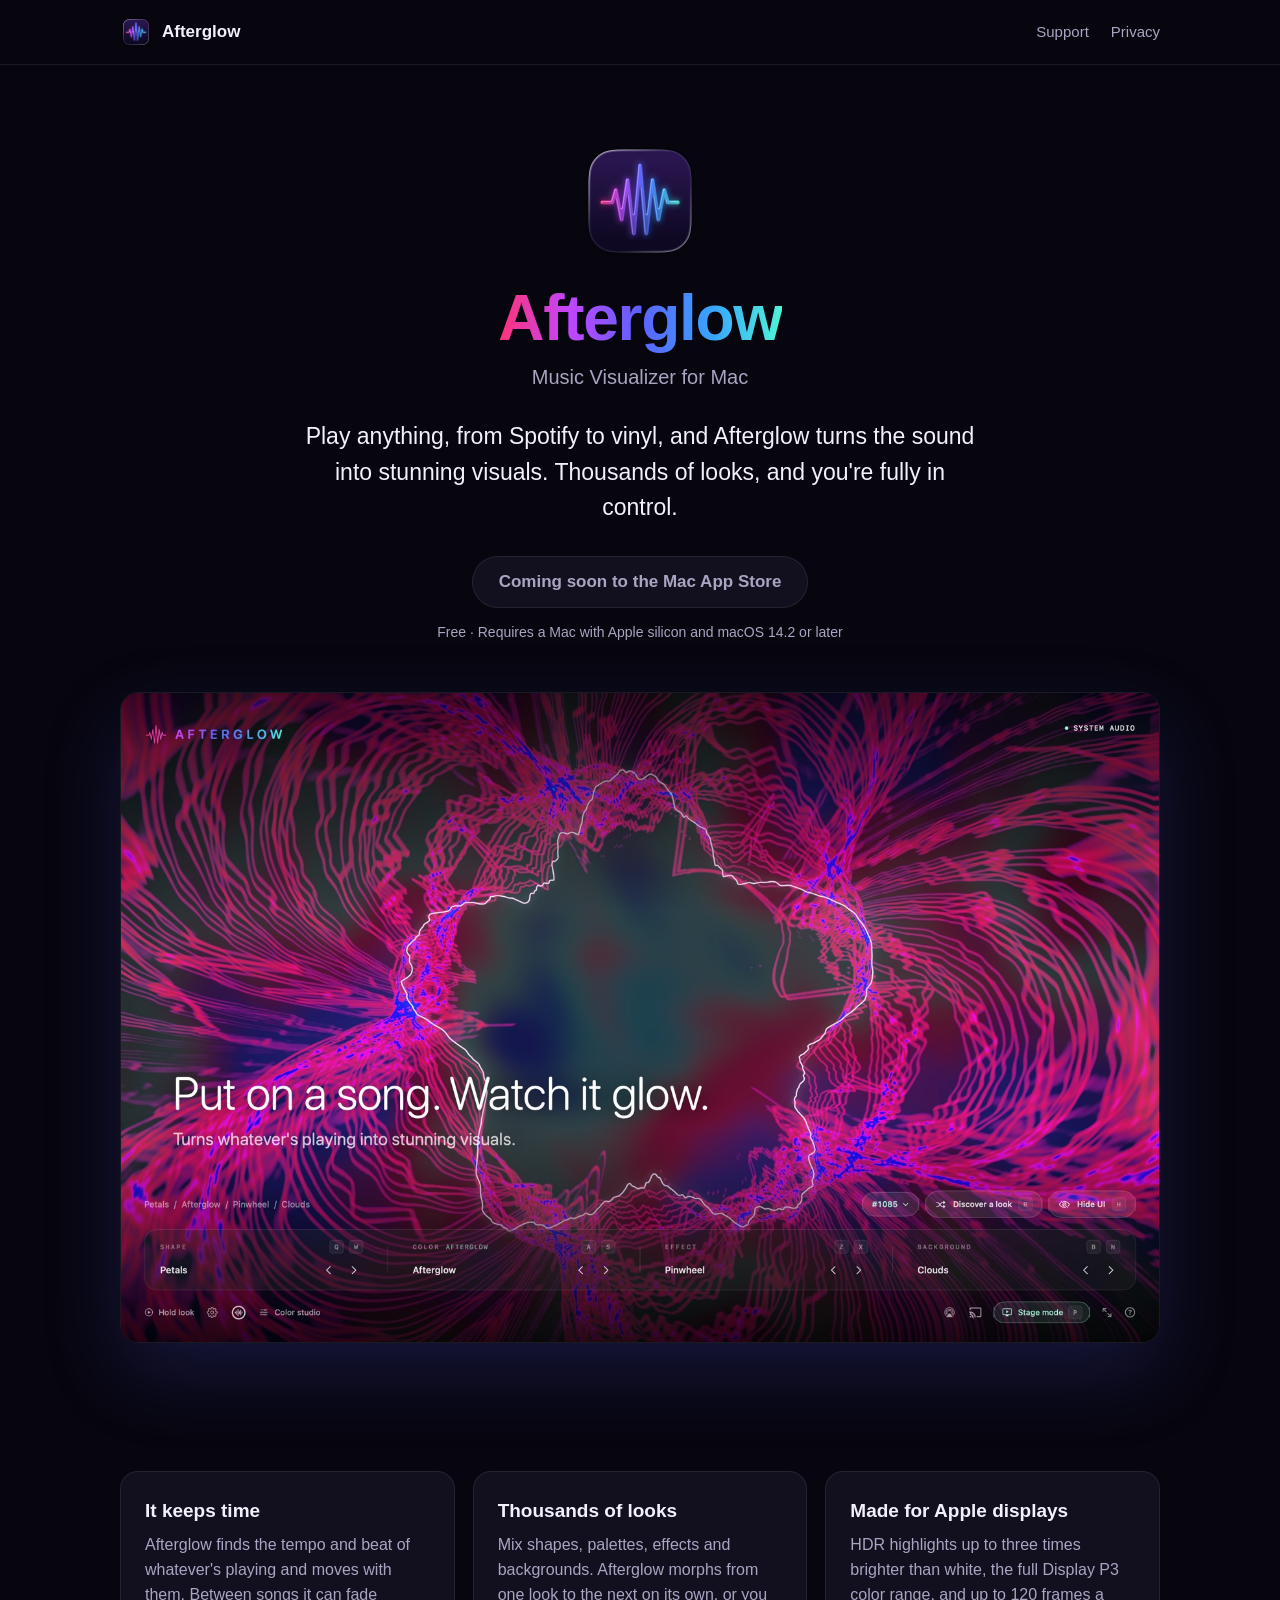
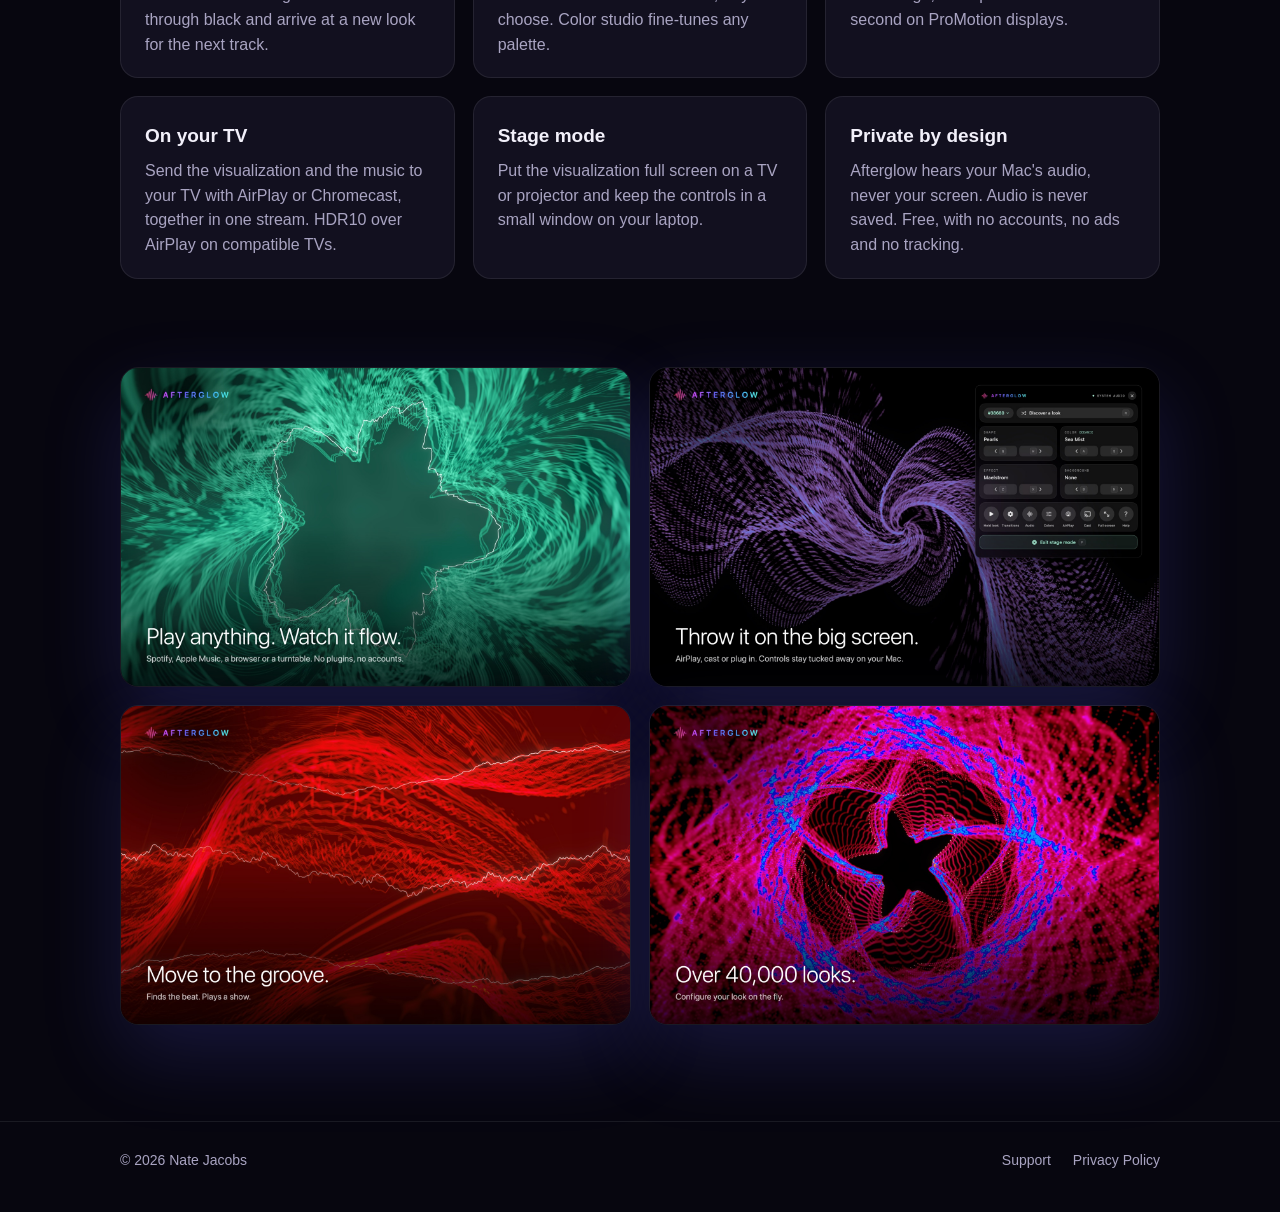
==== index.html @ 5baa1ca8 "start website from scratch" ====
<!doctype html>
<html lang="en">
<head>
  <meta charset="utf-8">
  <meta name="viewport" content="width=device-width, initial-scale=1">
  <title>Afterglow Music Visualizer for Mac</title>
  <meta name="description" content="Afterglow turns the music playing on your Mac into a light show: glowing trails that move with every beat. Free, with no accounts or ads.">
  <meta property="og:title" content="Afterglow Music Visualizer">
  <meta property="og:description" content="Play anything, from Spotify to vinyl, and Afterglow turns the sound into stunning visuals.">
  <meta property="og:image" content="images/hero.jpg">
  <link rel="icon" href="images/icon-64.png">
  <link rel="apple-touch-icon" href="images/icon-180.png">
  <link rel="stylesheet" href="style.css">
</head>
<body>
  <header class="top">
    <div class="wrap">
      <a class="brand" href="./"><img src="images/icon-64.png" alt="">Afterglow</a>
      <nav><a href="support.html">Support</a><a href="privacy.html">Privacy</a></nav>
    </div>
  </header>

  <main class="wrap">
    <section class="hero">
      <img class="icon" src="images/icon-512.png" alt="Afterglow icon">
      <h1><span class="gradient">Afterglow</span></h1>
      <p class="kind">Music Visualizer for Mac</p>
      <p class="pitch">Play anything, from Spotify to vinyl, and Afterglow turns the sound into stunning visuals. Thousands of looks, and you're fully in control.</p>
      <!-- When the app is live, replace this with the App Store link and Apple's official badge. -->
      <span class="store soon">Coming soon to the Mac App Store</span>
      <p class="requires">Free · Requires a Mac with Apple silicon and macOS 14.2 or later</p>
      <img class="shot hero-shot" src="images/hero.jpg" alt="Afterglow drawing a song in glowing pink trails" width="1600" height="1000">
    </section>

    <section class="features">
      <div class="feature">
        <h2>It keeps time</h2>
        <p>Afterglow finds the tempo and beat of whatever's playing and moves with them. Between songs it can fade through black and arrive at a new look for the next track.</p>
      </div>
      <div class="feature">
        <h2>Thousands of looks</h2>
        <p>Mix shapes, palettes, effects and backgrounds. Afterglow morphs from one look to the next on its own, or you choose. Color studio fine-tunes any palette.</p>
      </div>
      <div class="feature">
        <h2>Made for Apple displays</h2>
        <p>HDR highlights up to three times brighter than white, the full Display P3 color range, and up to 120 frames a second on ProMotion displays.</p>
      </div>
      <div class="feature">
        <h2>On your TV</h2>
        <p>Send the visualization and the music to your TV with AirPlay or Chromecast, together in one stream. HDR10 over AirPlay on compatible TVs.</p>
      </div>
      <div class="feature">
        <h2>Stage mode</h2>
        <p>Put the visualization full screen on a TV or projector and keep the controls in a small window on your laptop.</p>
      </div>
      <div class="feature">
        <h2>Private by design</h2>
        <p>Afterglow hears your Mac's audio, never your screen. Audio is never saved. Free, with no accounts, no ads and no tracking.</p>
      </div>
    </section>

    <section class="gallery">
      <img class="shot" src="images/play-anything.jpg" alt="Play anything. Watch it flow." loading="lazy" width="1600" height="1000">
      <img class="shot" src="images/big-screen.jpg" alt="Throw it on the big screen." loading="lazy" width="1600" height="1000">
      <img class="shot" src="images/move-to-the-groove.jpg" alt="Move to the groove." loading="lazy" width="1600" height="1000">
      <img class="shot" src="images/forty-thousand-looks.jpg" alt="Over 40,000 looks." loading="lazy" width="1600" height="1000">
    </section>
  </main>

  <footer class="bottom">
    <div class="wrap">
      <span>© 2026 Nate Jacobs</span>
      <nav><a href="support.html">Support</a><a href="privacy.html">Privacy Policy</a></nav>
    </div>
  </footer>
</body>
</html>
---- style.css ----
/* Afterglow's website: dark like the app, with the logo's gradient as the accent. */
:root {
  --bg: #07060f;
  --surface: #12101f;
  --border: rgba(255, 255, 255, 0.08);
  --text: #f2f0fa;
  --muted: #a9a4c2;
  --link: #8fb3ff;
  --logo: linear-gradient(90deg, #ff3373, #c245ff, #5c61ff, #38a3ff, #4df5d6);
  --radius: 18px;
  --width: 1080px;
  color-scheme: dark;
}

* { box-sizing: border-box; }

html { -webkit-text-size-adjust: 100%; }

body {
  margin: 0;
  background: var(--bg);
  color: var(--text);
  font: 17px/1.55 -apple-system, BlinkMacSystemFont, "SF Pro Text", "Helvetica Neue", Helvetica, Arial, sans-serif;
  -webkit-font-smoothing: antialiased;
}

a { color: var(--link); text-decoration: none; }
a:hover { text-decoration: underline; }

img { max-width: 100%; height: auto; display: block; }

.wrap { max-width: var(--width); margin: 0 auto; padding: 0 20px; }

/* Header and footer */
.top { border-bottom: 1px solid var(--border); }
.top .wrap { display: flex; align-items: center; justify-content: space-between; height: 64px; }
.brand { display: flex; align-items: center; gap: 10px; color: var(--text); font-weight: 600; }
.brand:hover { text-decoration: none; }
.brand img { width: 32px; height: 32px; }
.top nav { display: flex; gap: 22px; font-size: 15px; }
.top nav a { color: var(--muted); }
.top nav a:hover, .top nav a[aria-current="page"] { color: var(--text); text-decoration: none; }

.bottom { border-top: 1px solid var(--border); margin-top: 96px; color: var(--muted); font-size: 14px; }
.bottom .wrap { display: flex; flex-wrap: wrap; gap: 8px 22px; justify-content: space-between; padding-top: 28px; padding-bottom: 40px; }
.bottom nav { display: flex; gap: 22px; }
.bottom a { color: var(--muted); }

/* Home */
.hero { text-align: center; padding: 72px 0 40px; }
.hero .icon { width: 128px; height: 128px; margin: 0 auto 20px; }
.hero h1 { font-size: clamp(40px, 7vw, 64px); line-height: 1.05; letter-spacing: -0.02em; margin: 0; }
.gradient { background: var(--logo); -webkit-background-clip: text; background-clip: text; color: transparent; }
.hero .kind { color: var(--muted); font-size: 20px; margin: 10px 0 0; }
.hero .pitch { font-size: clamp(19px, 2.4vw, 23px); max-width: 680px; margin: 26px auto 0; }
.store { display: inline-block; margin-top: 30px; padding: 12px 26px; border-radius: 999px; background: var(--text); color: var(--bg); font-weight: 600; }
.store:hover { text-decoration: none; opacity: 0.9; }
.store.soon { background: var(--surface); color: var(--muted); border: 1px solid var(--border); cursor: default; }
.requires { color: var(--muted); font-size: 14px; margin-top: 14px; }

.shot { border-radius: var(--radius); border: 1px solid var(--border); box-shadow: 0 30px 80px rgba(92, 97, 255, 0.18); }
.hero-shot { margin-top: 48px; }

.features { display: grid; grid-template-columns: repeat(auto-fit, minmax(280px, 1fr)); gap: 18px; margin-top: 88px; }
.feature { background: var(--surface); border: 1px solid var(--border); border-radius: var(--radius); padding: 24px 24px 20px; }
.feature h2 { font-size: 19px; margin: 0 0 8px; }
.feature p { color: var(--muted); margin: 0; font-size: 16px; }

.gallery { display: grid; grid-template-columns: repeat(auto-fit, minmax(420px, 1fr)); gap: 18px; margin-top: 88px; }

/* Text pages: support and privacy */
.page { max-width: 720px; margin: 0 auto; padding: 56px 20px 0; }
.page h1 { font-size: clamp(32px, 5vw, 44px); letter-spacing: -0.02em; line-height: 1.1; margin: 0 0 8px; }
.page .lede { color: var(--muted); margin: 0 0 40px; }
.page h2 { font-size: 21px; margin: 40px 0 8px; }
.page p, .page li { color: #d9d5ea; }
.page ul { padding-left: 22px; }
.contact { background: var(--surface); border: 1px solid var(--border); border-radius: var(--radius); padding: 22px 24px; }
.contact p { margin: 0; }
.contact p + p { margin-top: 6px; }
details { border-bottom: 1px solid var(--border); padding: 16px 0; }
summary { cursor: pointer; font-weight: 600; color: var(--text); }
details p { margin: 10px 0 0; }

@media (max-width: 520px) {
  .gallery { grid-template-columns: 1fr; }
  .top nav { gap: 16px; }
  .hero { padding-top: 48px; }
}
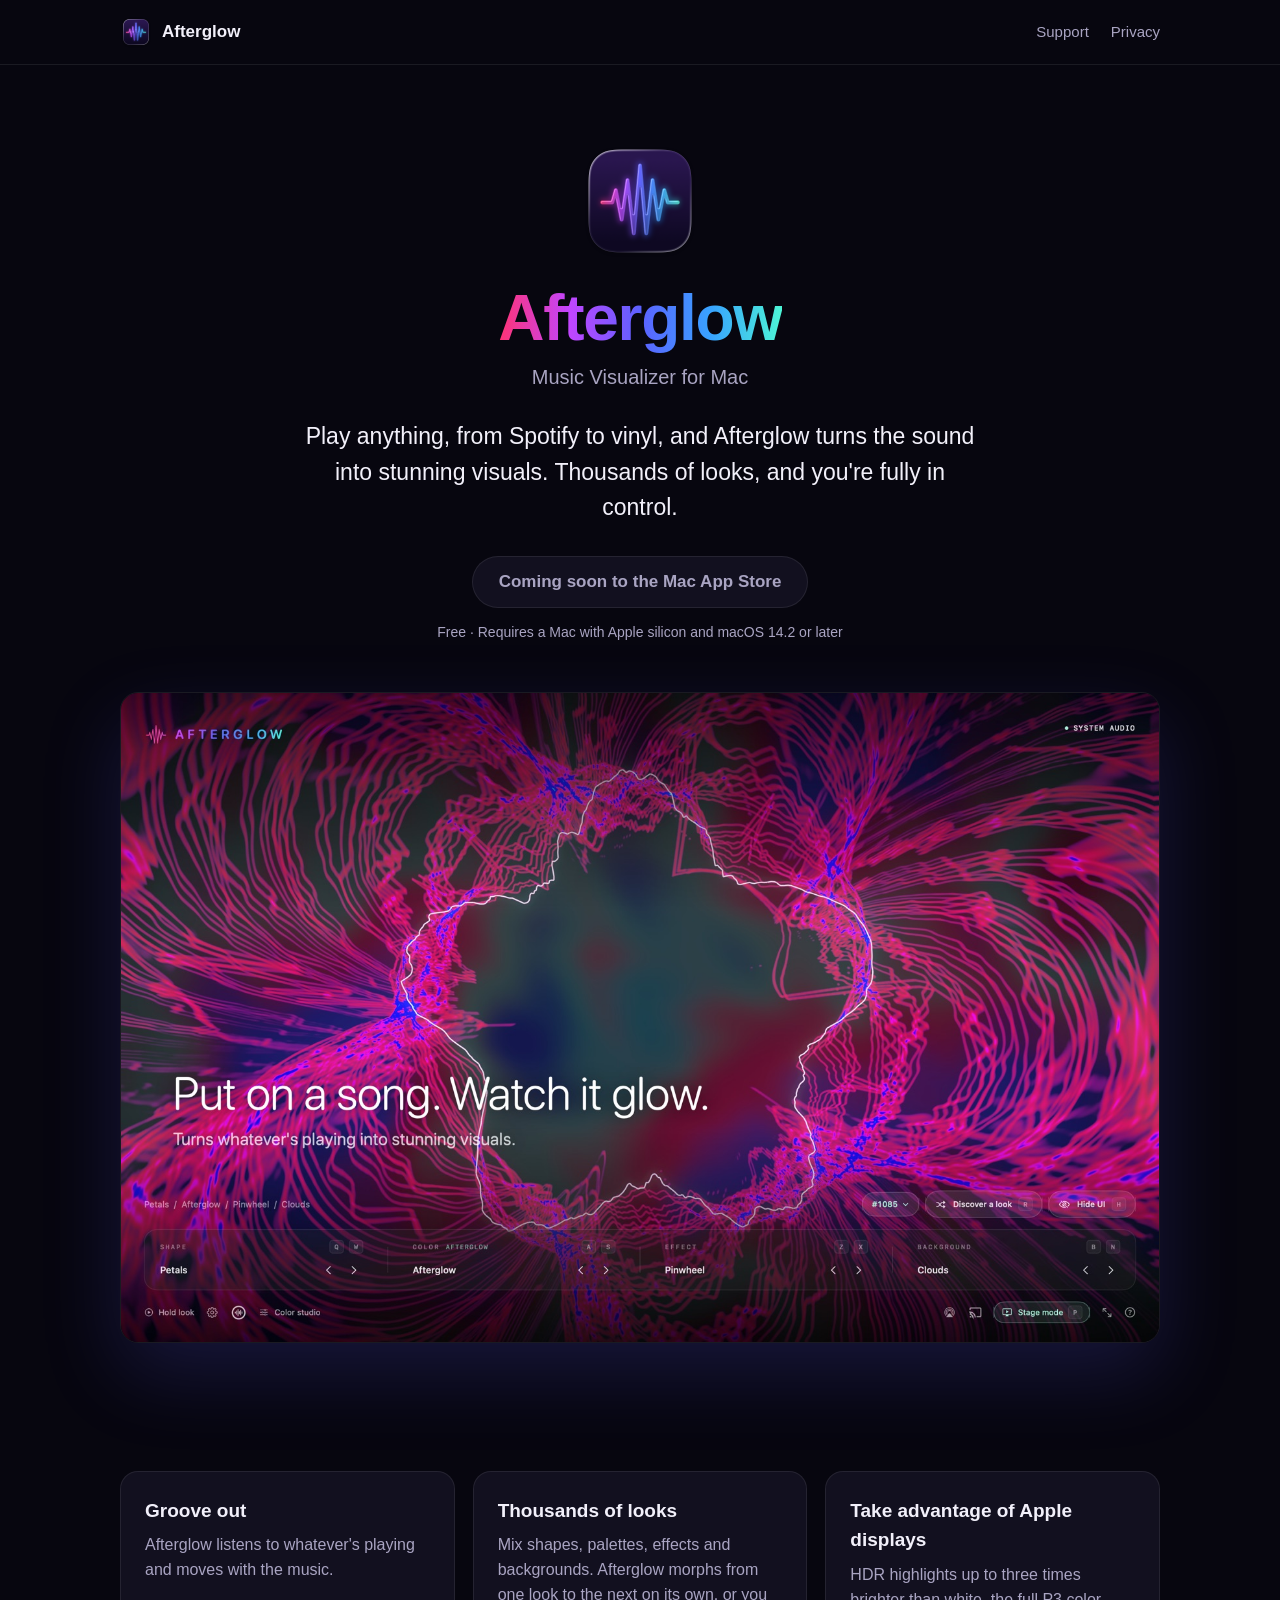
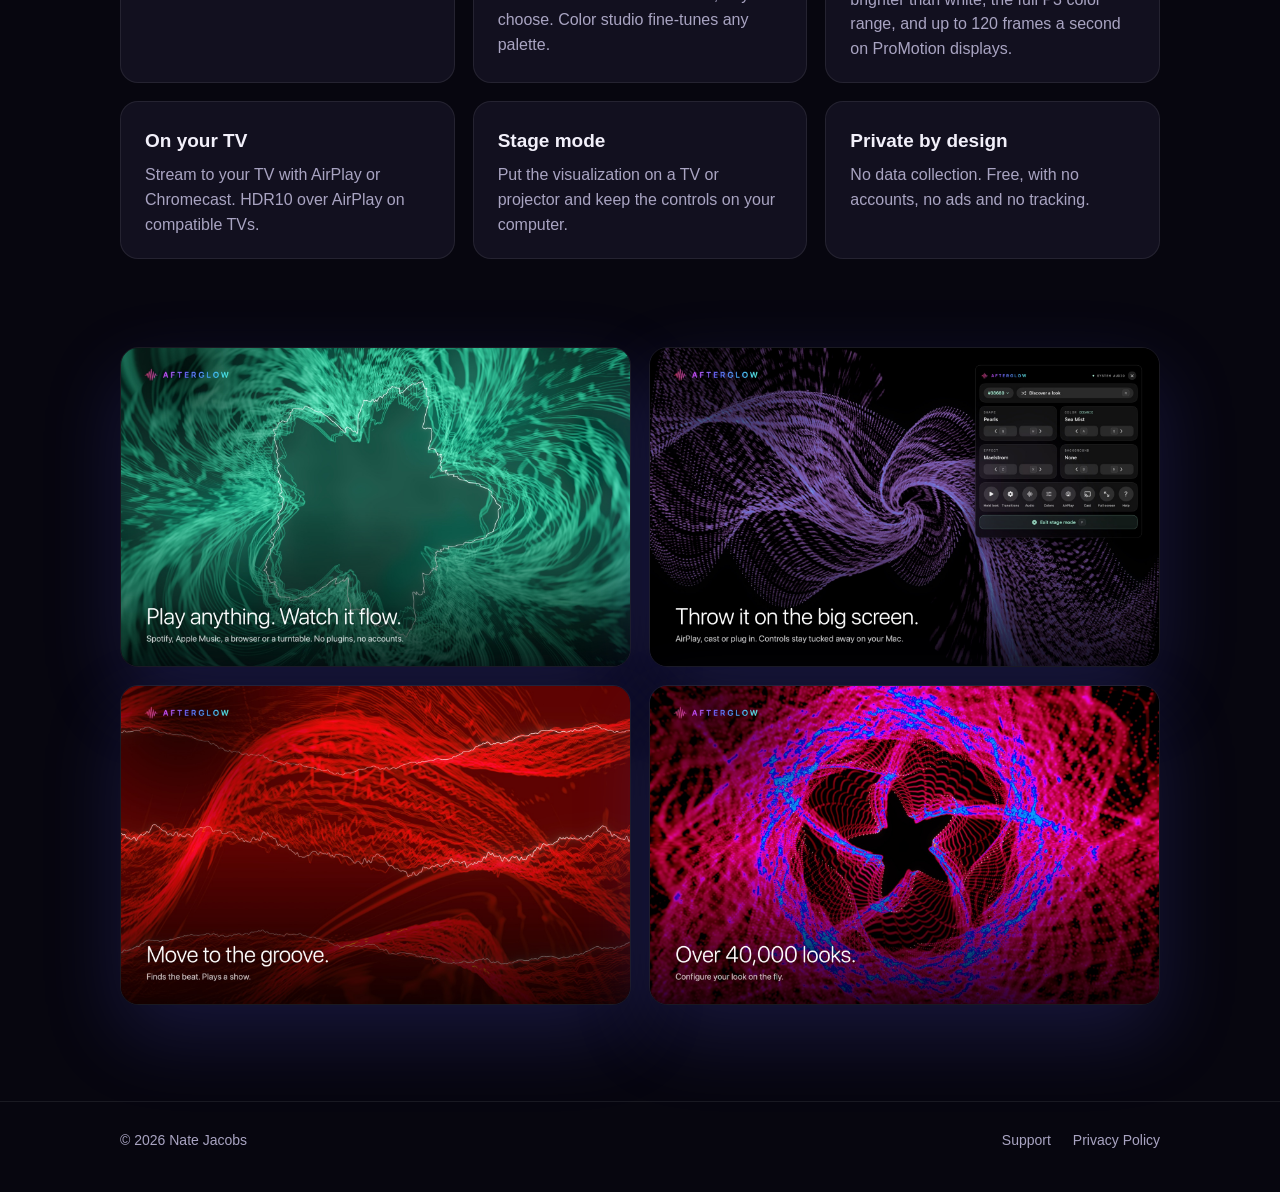
==== commit e4c2337d: "reword the marketing site" ====
--- a/index.html
+++ b/index.html
@@ -5,9 +5,14 @@
   <meta name="viewport" content="width=device-width, initial-scale=1">
   <title>Afterglow Music Visualizer for Mac</title>
   <meta name="description" content="Afterglow turns the music playing on your Mac into a light show: glowing trails that move with every beat. Free, with no accounts or ads.">
+  <link rel="canonical" href="https://afterglowvisualizer.com/">
+  <meta property="og:type" content="website">
+  <meta property="og:url" content="https://afterglowvisualizer.com/">
   <meta property="og:title" content="Afterglow Music Visualizer">
   <meta property="og:description" content="Play anything, from Spotify to vinyl, and Afterglow turns the sound into stunning visuals.">
-  <meta property="og:image" content="images/hero.jpg">
+  <meta property="og:image" content="https://afterglowvisualizer.com/images/hero.jpg">
+  <meta property="og:image:alt" content="Afterglow drawing a song in glowing pink trails">
+  <meta name="twitter:card" content="summary_large_image">
   <link rel="icon" href="images/icon-64.png">
   <link rel="apple-touch-icon" href="images/icon-180.png">
   <link rel="stylesheet" href="style.css">
@@ -34,28 +39,28 @@
 
     <section class="features">
       <div class="feature">
-        <h2>It keeps time</h2>
-        <p>Afterglow finds the tempo and beat of whatever's playing and moves with them. Between songs it can fade through black and arrive at a new look for the next track.</p>
+        <h2>Groove out</h2>
+        <p>Afterglow listens to whatever's playing and moves with the music. </p>
       </div>
       <div class="feature">
         <h2>Thousands of looks</h2>
         <p>Mix shapes, palettes, effects and backgrounds. Afterglow morphs from one look to the next on its own, or you choose. Color studio fine-tunes any palette.</p>
       </div>
       <div class="feature">
-        <h2>Made for Apple displays</h2>
-        <p>HDR highlights up to three times brighter than white, the full Display P3 color range, and up to 120 frames a second on ProMotion displays.</p>
+        <h2>Take advantage of Apple displays</h2>
+        <p>HDR highlights up to three times brighter than white, the full P3 color range, and up to 120 frames a second on ProMotion displays.</p>
       </div>
       <div class="feature">
         <h2>On your TV</h2>
-        <p>Send the visualization and the music to your TV with AirPlay or Chromecast, together in one stream. HDR10 over AirPlay on compatible TVs.</p>
+        <p>Stream to your TV with AirPlay or Chromecast. HDR10 over AirPlay on compatible TVs.</p>
       </div>
       <div class="feature">
         <h2>Stage mode</h2>
-        <p>Put the visualization full screen on a TV or projector and keep the controls in a small window on your laptop.</p>
+        <p>Put the visualization on a TV or projector and keep the controls on your computer.</p>
       </div>
       <div class="feature">
         <h2>Private by design</h2>
-        <p>Afterglow hears your Mac's audio, never your screen. Audio is never saved. Free, with no accounts, no ads and no tracking.</p>
+        <p>No data collection. Free, with no accounts, no ads and no tracking.</p>
       </div>
     </section>
 
--- a/style.css
+++ b/style.css
@@ -26,6 +26,7 @@
 
 a { color: var(--link); text-decoration: none; }
 a:hover { text-decoration: underline; }
+a:focus-visible, summary:focus-visible { outline: 2px solid var(--link); outline-offset: 4px; }
 
 img { max-width: 100%; height: auto; display: block; }
 
@@ -73,7 +74,7 @@
 .page h1 { font-size: clamp(32px, 5vw, 44px); letter-spacing: -0.02em; line-height: 1.1; margin: 0 0 8px; }
 .page .lede { color: var(--muted); margin: 0 0 40px; }
 .page h2 { font-size: 21px; margin: 40px 0 8px; }
-.page p, .page li { color: #d9d5ea; }
+.page p, .page li { color: #d9d5ea; overflow-wrap: anywhere; }
 .page ul { padding-left: 22px; }
 .contact { background: var(--surface); border: 1px solid var(--border); border-radius: var(--radius); padding: 22px 24px; }
 .contact p { margin: 0; }
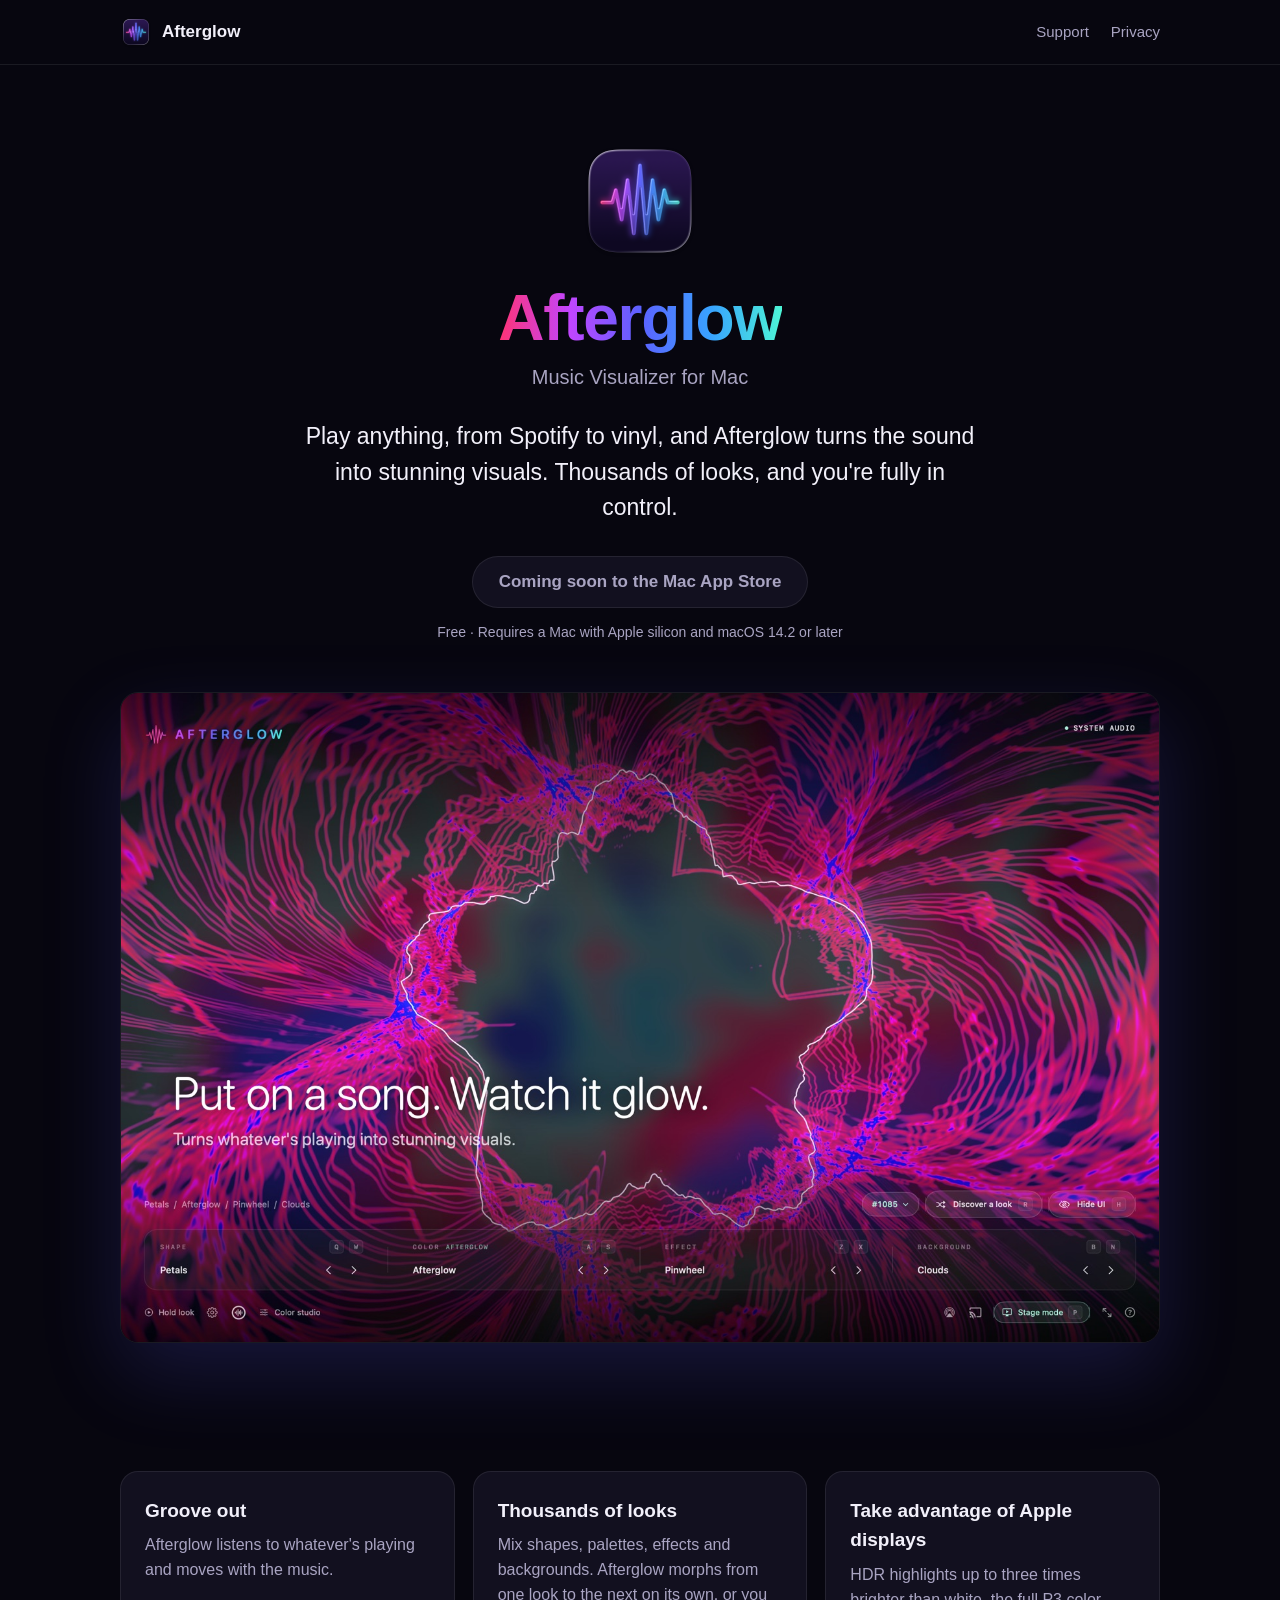
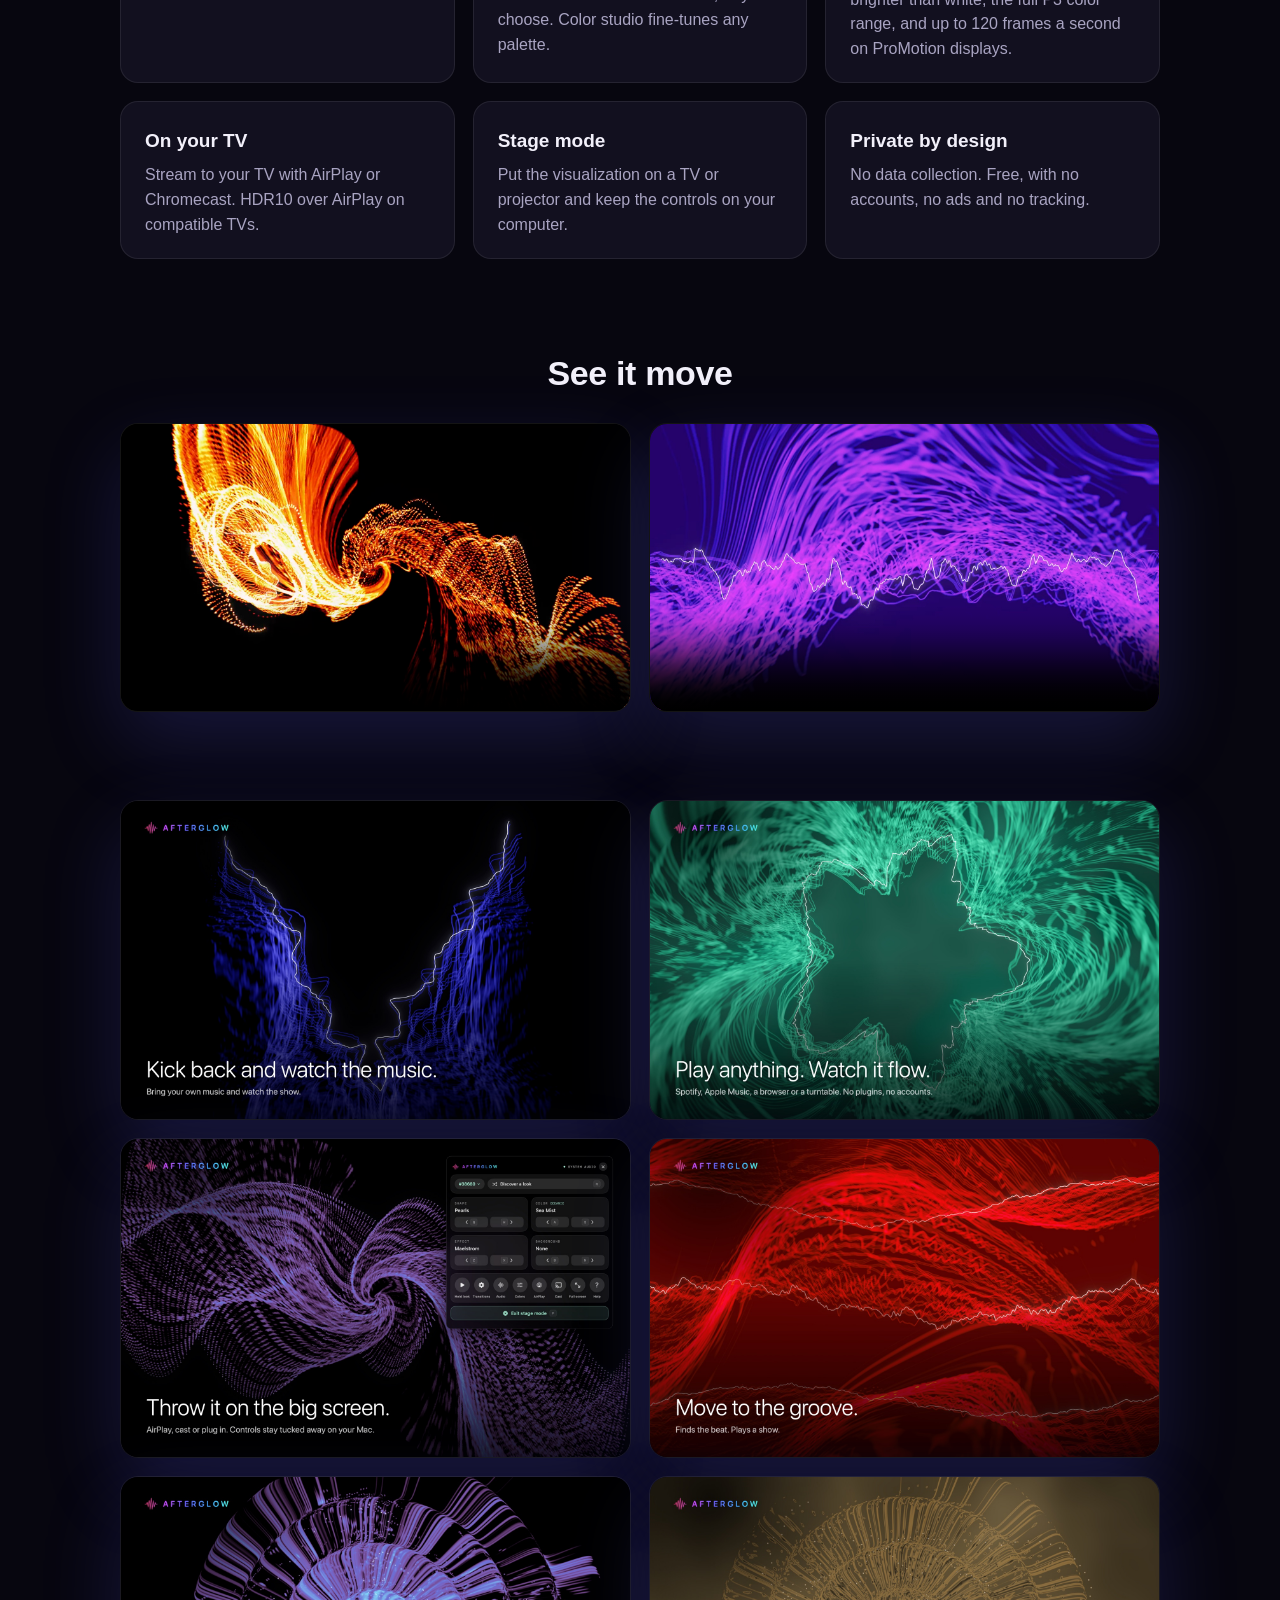
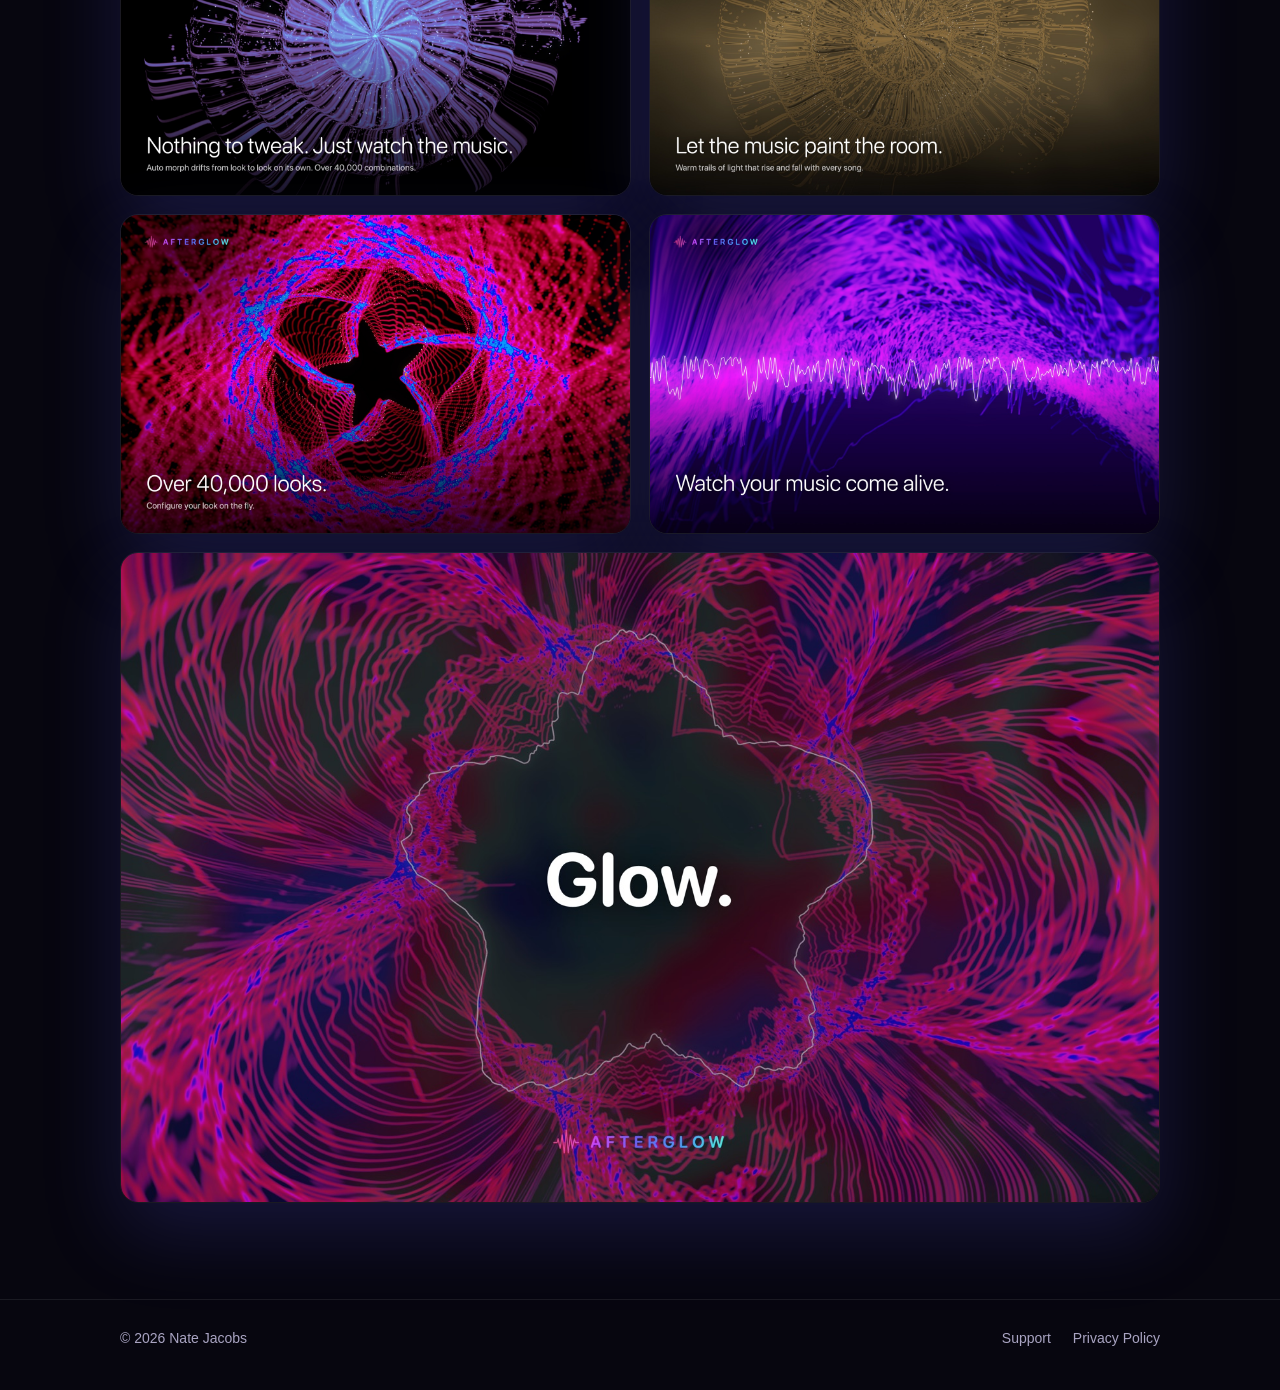
==== commit 08898f8c: "changes" ====
--- a/index.html
+++ b/index.html
@@ -64,12 +64,31 @@
       </div>
     </section>
 
+    <section class="movie">
+      <h2 class="section-title">See it move</h2>
+      <!-- The App Store previews, in upload order, from scripts/make-site.swift. Nothing downloads until play is pressed. -->
+      <div class="movies">
+        <video class="shot" controls playsinline preload="none" poster="video/fire-drop.jpg" width="1920" height="1080" aria-label="Afterglow preview: warm and fast">
+          <source src="video/fire-drop.mp4" type="video/mp4">
+        </video>
+        <video class="shot" controls playsinline preload="none" poster="video/calm-tide.jpg" width="1920" height="1080" aria-label="Afterglow preview: cool and calm">
+          <source src="video/calm-tide.mp4" type="video/mp4">
+        </video>
+      </div>
+    </section>
+
     <section class="gallery">
+      <img class="shot" src="images/kick-back.jpg" alt="Kick back and watch the music." loading="lazy" width="1600" height="1000">
       <img class="shot" src="images/play-anything.jpg" alt="Play anything. Watch it flow." loading="lazy" width="1600" height="1000">
       <img class="shot" src="images/big-screen.jpg" alt="Throw it on the big screen." loading="lazy" width="1600" height="1000">
       <img class="shot" src="images/move-to-the-groove.jpg" alt="Move to the groove." loading="lazy" width="1600" height="1000">
+      <img class="shot" src="images/just-watch.jpg" alt="Nothing to tweak. Just watch the music." loading="lazy" width="1600" height="1000">
+      <img class="shot" src="images/paint-the-room.jpg" alt="Let the music paint the room." loading="lazy" width="1600" height="1000">
       <img class="shot" src="images/forty-thousand-looks.jpg" alt="Over 40,000 looks." loading="lazy" width="1600" height="1000">
+      <img class="shot" src="images/come-alive.jpg" alt="Watch your music come alive." loading="lazy" width="1600" height="1000">
     </section>
+
+    <img class="shot closer" src="images/glow.jpg" alt="Glow." loading="lazy" width="1600" height="1000">
   </main>
 
   <footer class="bottom">
--- a/style.css
+++ b/style.css
@@ -67,6 +67,13 @@
 .feature h2 { font-size: 19px; margin: 0 0 8px; }
 .feature p { color: var(--muted); margin: 0; font-size: 16px; }
 
+.movie { margin-top: 88px; }
+.section-title { font-size: clamp(26px, 3.6vw, 34px); letter-spacing: -0.01em; text-align: center; margin: 0 0 24px; }
+video.shot { width: 100%; height: auto; display: block; background: #000; }
+.movies { display: grid; grid-template-columns: repeat(auto-fit, minmax(420px, 1fr)); gap: 18px; }
+
+.closer { margin-top: 18px; }
+
 .gallery { display: grid; grid-template-columns: repeat(auto-fit, minmax(420px, 1fr)); gap: 18px; margin-top: 88px; }
 
 /* Text pages: support and privacy */
@@ -84,7 +91,7 @@
 details p { margin: 10px 0 0; }
 
 @media (max-width: 520px) {
-  .gallery { grid-template-columns: 1fr; }
+  .gallery, .movies { grid-template-columns: 1fr; }
   .top nav { gap: 16px; }
   .hero { padding-top: 48px; }
 }
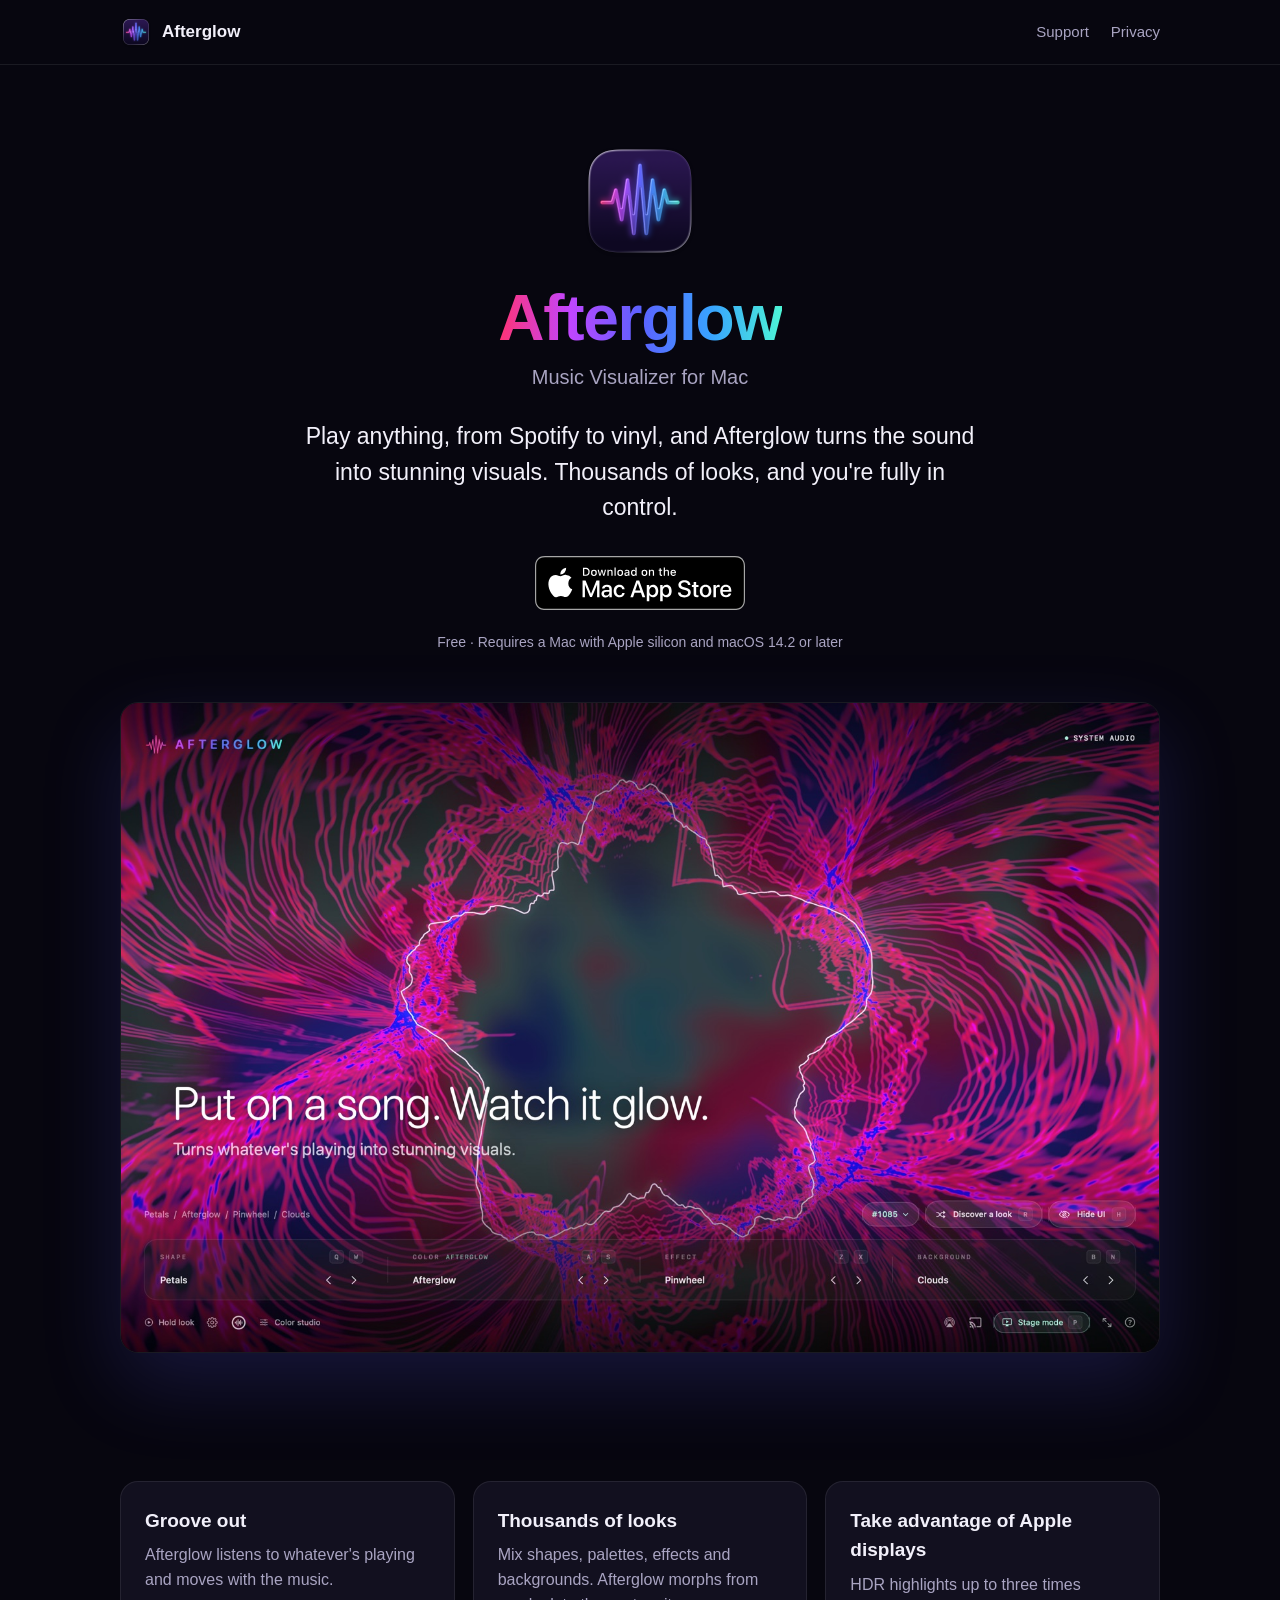
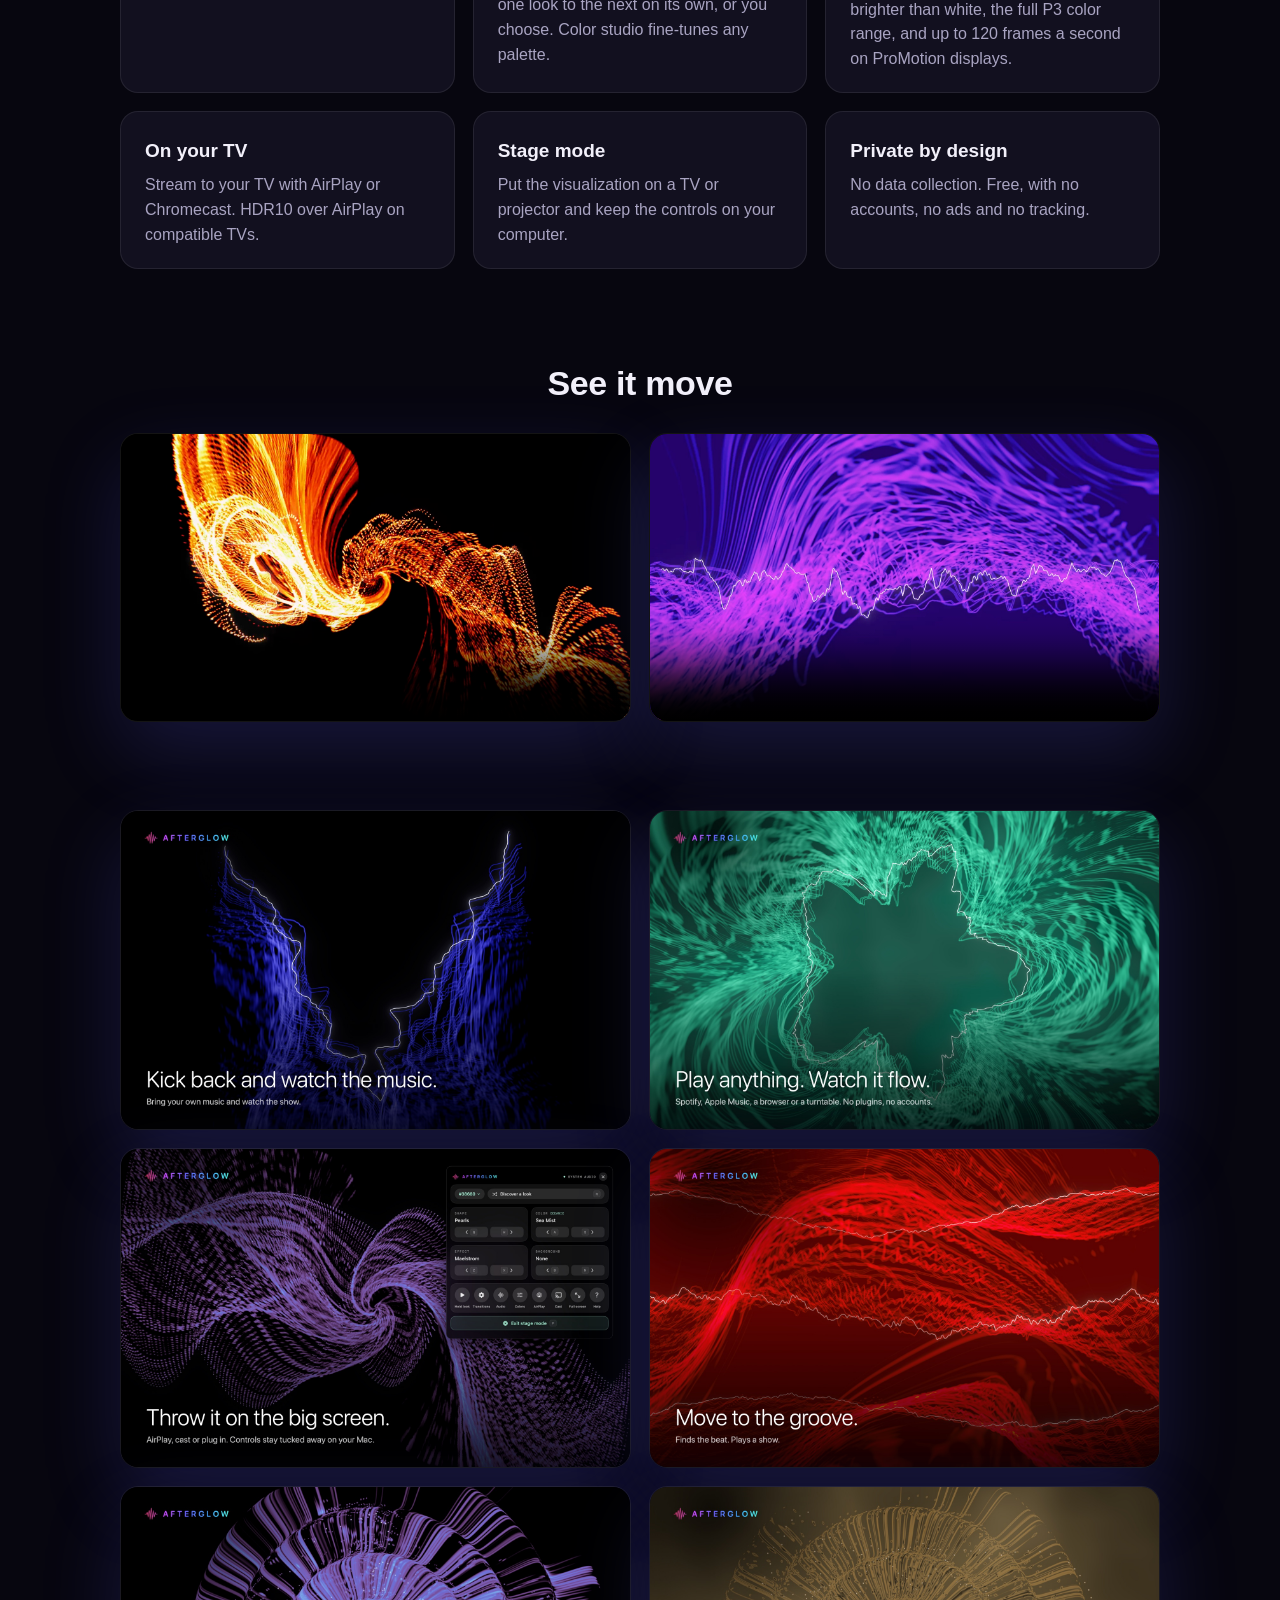
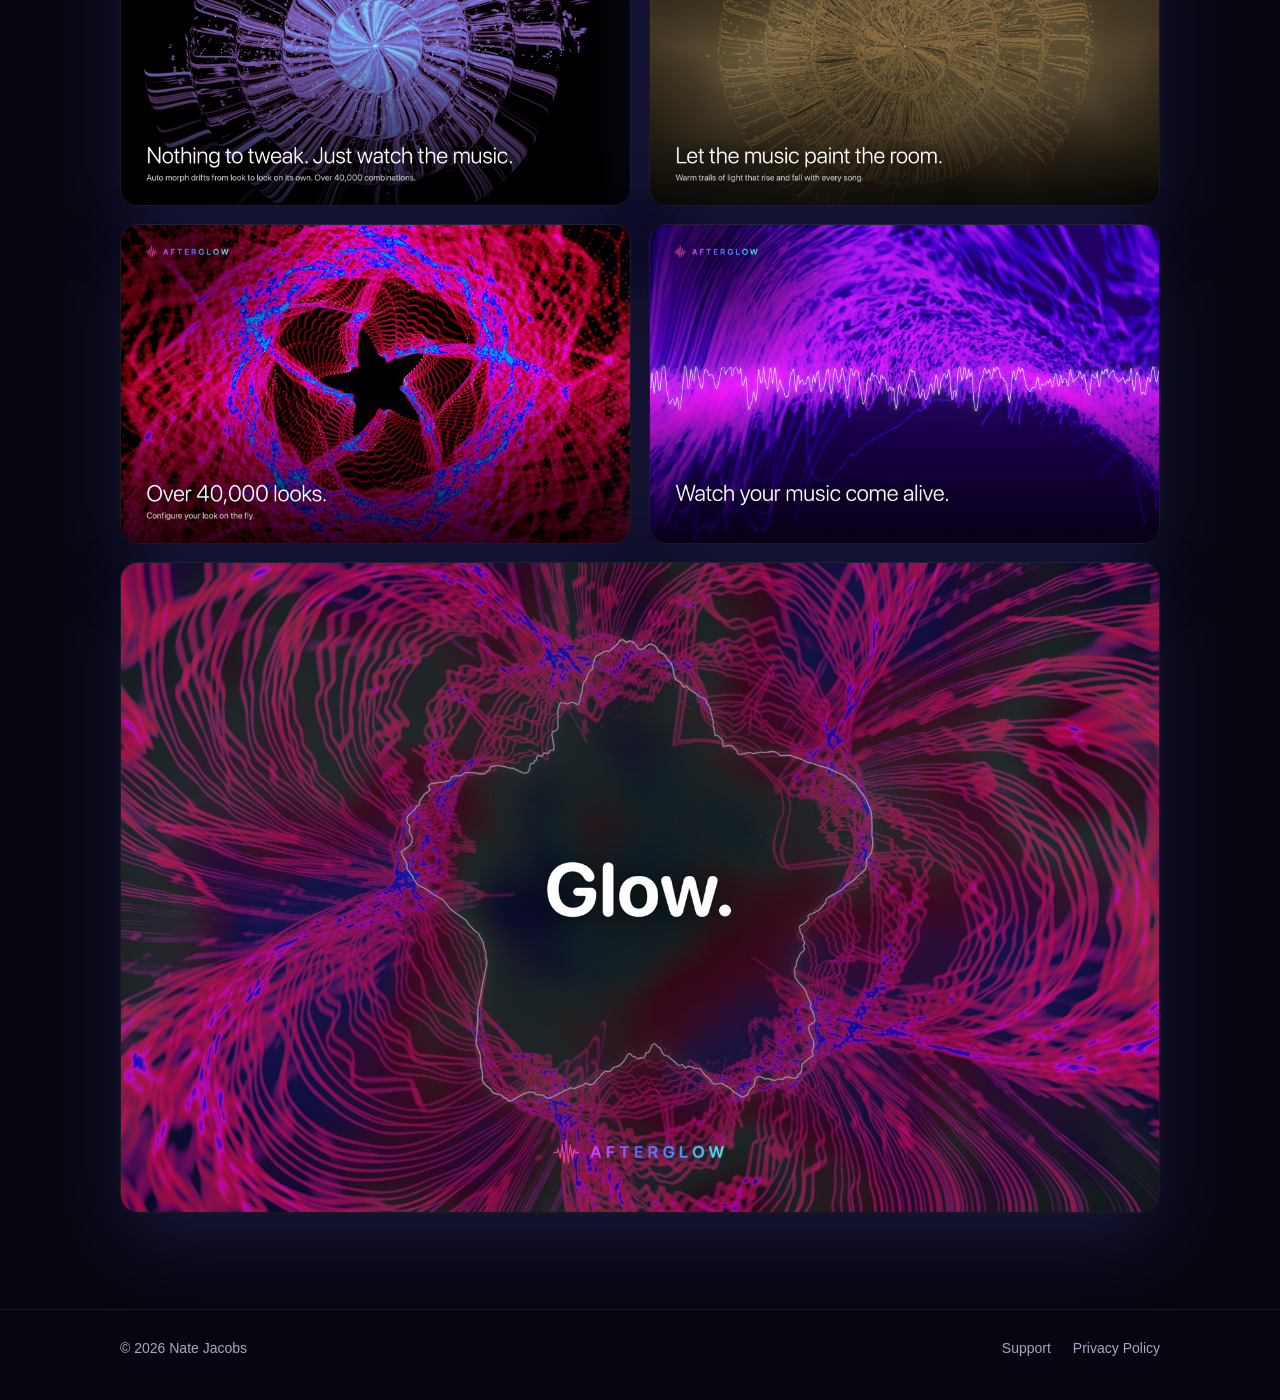
==== commit 0c2340cb: "add website link" ====
--- a/index.html
+++ b/index.html
@@ -31,8 +31,8 @@
       <h1><span class="gradient">Afterglow</span></h1>
       <p class="kind">Music Visualizer for Mac</p>
       <p class="pitch">Play anything, from Spotify to vinyl, and Afterglow turns the sound into stunning visuals. Thousands of looks, and you're fully in control.</p>
-      <!-- When the app is live, replace this with the App Store link and Apple's official badge. -->
-      <span class="store soon">Coming soon to the Mac App Store</span>
+      <!-- Apple's official badge, unaltered, from toolbox.marketingtools.apple.com. -->
+      <a class="store-badge" href="https://apps.apple.com/app/id6826041257"><img src="images/download-on-the-mac-app-store.svg" alt="Download on the Mac App Store" width="156" height="40"></a>
       <p class="requires">Free · Requires a Mac with Apple silicon and macOS 14.2 or later</p>
       <img class="shot hero-shot" src="images/hero.jpg" alt="Afterglow drawing a song in glowing pink trails" width="1600" height="1000">
     </section>
--- a/style.css
+++ b/style.css
@@ -54,9 +54,8 @@
 .gradient { background: var(--logo); -webkit-background-clip: text; background-clip: text; color: transparent; }
 .hero .kind { color: var(--muted); font-size: 20px; margin: 10px 0 0; }
 .hero .pitch { font-size: clamp(19px, 2.4vw, 23px); max-width: 680px; margin: 26px auto 0; }
-.store { display: inline-block; margin-top: 30px; padding: 12px 26px; border-radius: 999px; background: var(--text); color: var(--bg); font-weight: 600; }
-.store:hover { text-decoration: none; opacity: 0.9; }
-.store.soon { background: var(--surface); color: var(--muted); border: 1px solid var(--border); cursor: default; }
+.store-badge { display: inline-block; margin-top: 30px; }
+.store-badge img { height: 54px; width: auto; }
 .requires { color: var(--muted); font-size: 14px; margin-top: 14px; }
 
 .shot { border-radius: var(--radius); border: 1px solid var(--border); box-shadow: 0 30px 80px rgba(92, 97, 255, 0.18); }
